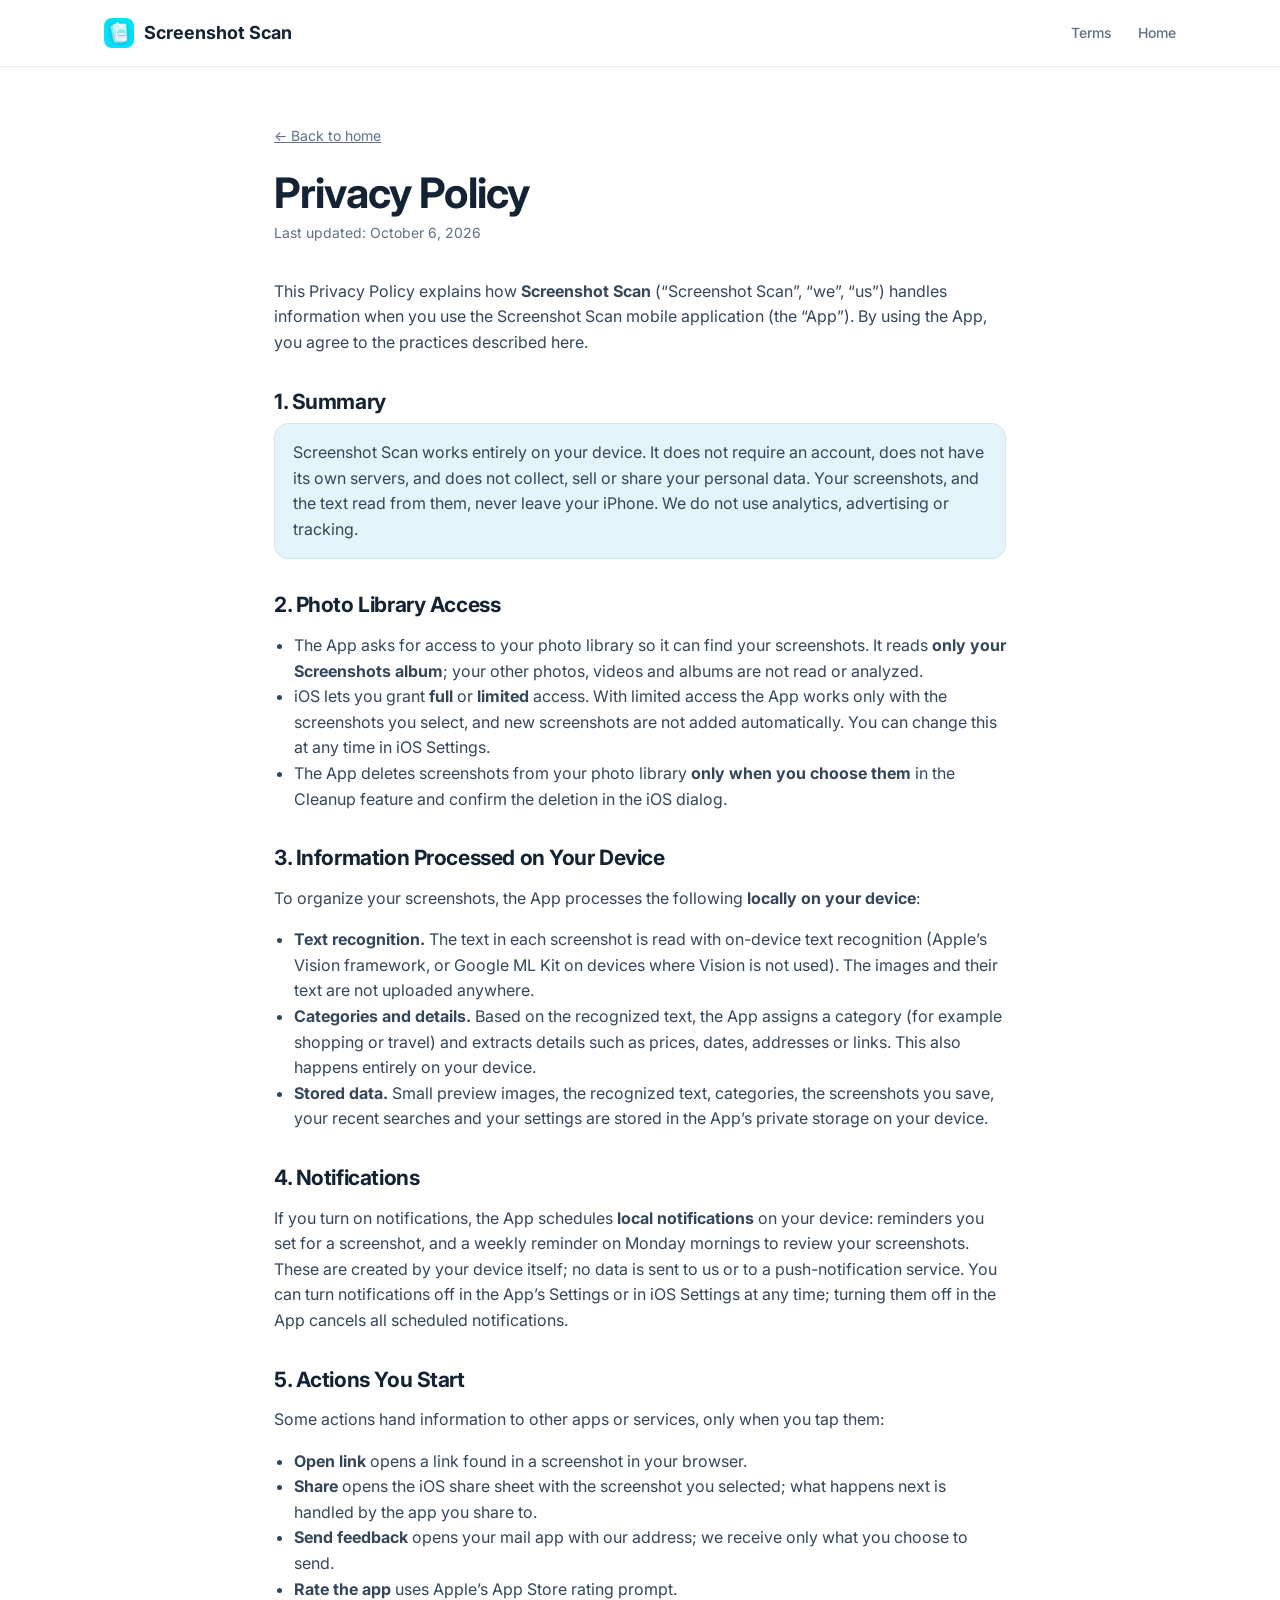
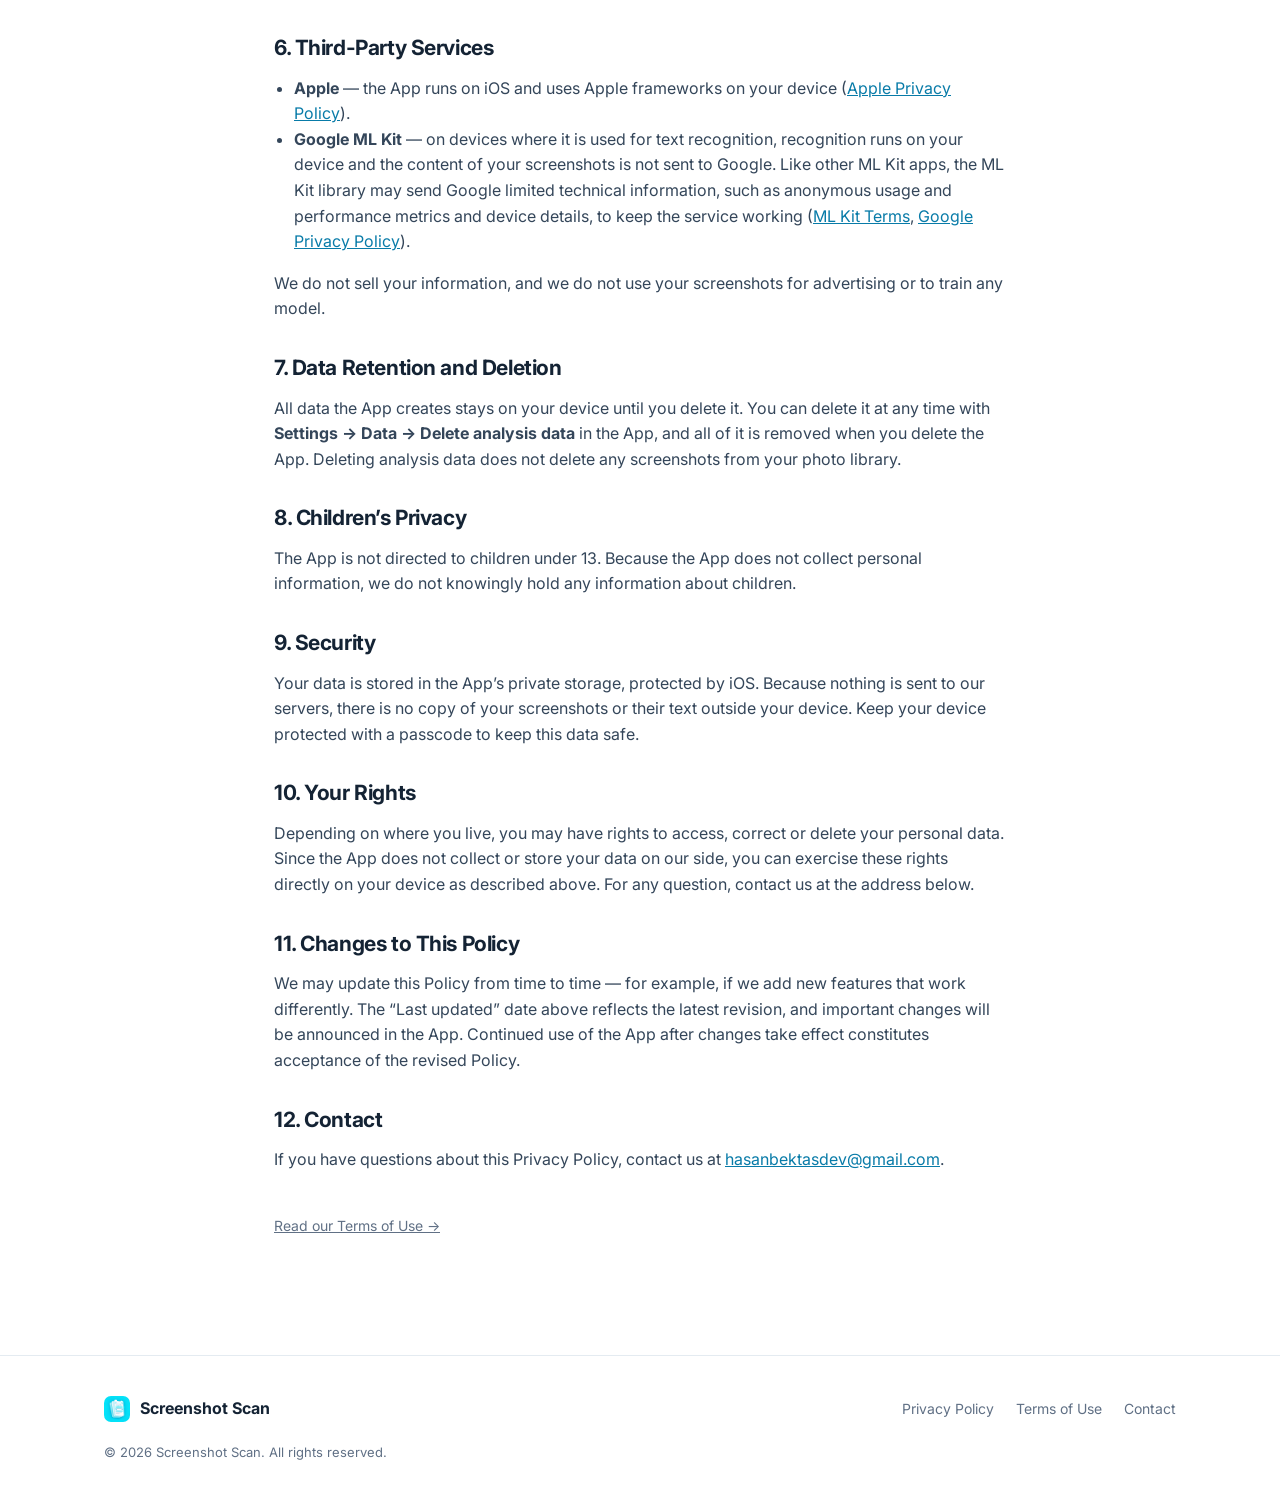
==== privacy/index.html @ 05580be2 "Initial commit" ====
<!DOCTYPE html>
<html lang="en">
<head>
  <meta charset="UTF-8" />
  <meta name="viewport" content="width=device-width, initial-scale=1.0" />
  <title>Privacy Policy — Screenshot Scan</title>
  <meta name="description" content="Privacy Policy for the Screenshot Scan app." />
  <link rel="icon" type="image/png" href="../img/favicon.png" />
  <link rel="preconnect" href="https://fonts.googleapis.com" />
  <link rel="preconnect" href="https://fonts.gstatic.com" crossorigin />
  <link href="https://fonts.googleapis.com/css2?family=Inter:wght@400;500;600;700&display=swap" rel="stylesheet" />
  <link rel="stylesheet" href="../style.css" />
</head>
<body>
  <nav class="nav">
    <div class="wrap">
      <a class="brand" href="../"><img src="../img/icon.png" alt="Screenshot Scan" /> Screenshot Scan</a>
      <div class="nav-links">
        <a href="../terms/">Terms</a>
        <a href="../">Home</a>
      </div>
    </div>
  </nav>

  <main class="legal">
    <a class="back" href="../">← Back to home</a>
    <h1>Privacy Policy</h1>
    <p class="updated">Last updated: October 6, 2026</p>

    <p>This Privacy Policy explains how <strong>Screenshot Scan</strong> (“Screenshot Scan”, “we”, “us”) handles information when you use the Screenshot Scan mobile application (the “App”). By using the App, you agree to the practices described here.</p>

    <h2>1. Summary</h2>
    <div class="box">
      <p style="margin:0">Screenshot Scan works entirely on your device. It does not require an account, does not have its own servers, and does not collect, sell or share your personal data. Your screenshots, and the text read from them, never leave your iPhone. We do not use analytics, advertising or tracking.</p>
    </div>

    <h2>2. Photo Library Access</h2>
    <ul>
      <li>The App asks for access to your photo library so it can find your screenshots. It reads <strong>only your Screenshots album</strong>; your other photos, videos and albums are not read or analyzed.</li>
      <li>iOS lets you grant <strong>full</strong> or <strong>limited</strong> access. With limited access the App works only with the screenshots you select, and new screenshots are not added automatically. You can change this at any time in iOS Settings.</li>
      <li>The App deletes screenshots from your photo library <strong>only when you choose them</strong> in the Cleanup feature and confirm the deletion in the iOS dialog.</li>
    </ul>

    <h2>3. Information Processed on Your Device</h2>
    <p>To organize your screenshots, the App processes the following <strong>locally on your device</strong>:</p>
    <ul>
      <li><strong>Text recognition.</strong> The text in each screenshot is read with on-device text recognition (Apple’s Vision framework, or Google ML Kit on devices where Vision is not used). The images and their text are not uploaded anywhere.</li>
      <li><strong>Categories and details.</strong> Based on the recognized text, the App assigns a category (for example shopping or travel) and extracts details such as prices, dates, addresses or links. This also happens entirely on your device.</li>
      <li><strong>Stored data.</strong> Small preview images, the recognized text, categories, the screenshots you save, your recent searches and your settings are stored in the App’s private storage on your device.</li>
    </ul>

    <h2>4. Notifications</h2>
    <p>If you turn on notifications, the App schedules <strong>local notifications</strong> on your device: reminders you set for a screenshot, and a weekly reminder on Monday mornings to review your screenshots. These are created by your device itself; no data is sent to us or to a push-notification service. You can turn notifications off in the App’s Settings or in iOS Settings at any time; turning them off in the App cancels all scheduled notifications.</p>

    <h2>5. Actions You Start</h2>
    <p>Some actions hand information to other apps or services, only when you tap them:</p>
    <ul>
      <li><strong>Open link</strong> opens a link found in a screenshot in your browser.</li>
      <li><strong>Share</strong> opens the iOS share sheet with the screenshot you selected; what happens next is handled by the app you share to.</li>
      <li><strong>Send feedback</strong> opens your mail app with our address; we receive only what you choose to send.</li>
      <li><strong>Rate the app</strong> uses Apple’s App Store rating prompt.</li>
    </ul>

    <h2>6. Third-Party Services</h2>
    <ul>
      <li><strong>Apple</strong> — the App runs on iOS and uses Apple frameworks on your device (<a href="https://www.apple.com/legal/privacy/" target="_blank" rel="noopener">Apple Privacy Policy</a>).</li>
      <li><strong>Google ML Kit</strong> — on devices where it is used for text recognition, recognition runs on your device and the content of your screenshots is not sent to Google. Like other ML Kit apps, the ML Kit library may send Google limited technical information, such as anonymous usage and performance metrics and device details, to keep the service working (<a href="https://developers.google.com/ml-kit/terms" target="_blank" rel="noopener">ML Kit Terms</a>, <a href="https://policies.google.com/privacy" target="_blank" rel="noopener">Google Privacy Policy</a>).</li>
    </ul>
    <p>We do not sell your information, and we do not use your screenshots for advertising or to train any model.</p>

    <h2>7. Data Retention and Deletion</h2>
    <p>All data the App creates stays on your device until you delete it. You can delete it at any time with <strong>Settings → Data → Delete analysis data</strong> in the App, and all of it is removed when you delete the App. Deleting analysis data does not delete any screenshots from your photo library.</p>

    <h2>8. Children’s Privacy</h2>
    <p>The App is not directed to children under 13. Because the App does not collect personal information, we do not knowingly hold any information about children.</p>

    <h2>9. Security</h2>
    <p>Your data is stored in the App’s private storage, protected by iOS. Because nothing is sent to our servers, there is no copy of your screenshots or their text outside your device. Keep your device protected with a passcode to keep this data safe.</p>

    <h2>10. Your Rights</h2>
    <p>Depending on where you live, you may have rights to access, correct or delete your personal data. Since the App does not collect or store your data on our side, you can exercise these rights directly on your device as described above. For any question, contact us at the address below.</p>

    <h2>11. Changes to This Policy</h2>
    <p>We may update this Policy from time to time — for example, if we add new features that work differently. The “Last updated” date above reflects the latest revision, and important changes will be announced in the App. Continued use of the App after changes take effect constitutes acceptance of the revised Policy.</p>

    <h2>12. Contact</h2>
    <p>If you have questions about this Privacy Policy, contact us at <a href="mailto:hasanbektasdev@gmail.com">hasanbektasdev@gmail.com</a>.</p>

    <p style="margin-top:40px"><a class="back" href="../terms/">Read our Terms of Use →</a></p>
  </main>

  <footer>
    <div class="wrap">
      <a class="brand" href="../"><img src="../img/icon.png" alt="" /> Screenshot Scan</a>
      <div class="foot-links">
        <a href="../privacy/">Privacy Policy</a>
        <a href="../terms/">Terms of Use</a>
        <a href="mailto:hasanbektasdev@gmail.com">Contact</a>
      </div>
      <div class="copy">© 2026 Screenshot Scan. All rights reserved.</div>
    </div>
  </footer>
</body>
</html>
---- style.css ----
/* Screenshot Scan — landing + legal pages. Clean, airy, app-blue accent, no gradients. */
:root {
  --bg: #ffffff;
  --soft-bg: #f5f8fb;      /* section background (matches the app canvas) */
  --ink: #142334;          /* deep navy ink */
  --muted: #607085;
  --blue: #159fd3;         /* app primary */
  --blue-deep: #087ba8;    /* app primary ink */
  --blue-soft: #e3f4fa;    /* chips / icon bg */
  --line: #e4ebf1;
  --radius: 20px;
  --shadow: 0 18px 50px rgba(8, 123, 168, 0.10);
  --maxw: 1120px;
}

* { box-sizing: border-box; }
html { scroll-behavior: smooth; }
body {
  margin: 0;
  font-family: "Inter", -apple-system, BlinkMacSystemFont, "Segoe UI", Roboto, sans-serif;
  color: var(--ink);
  background: var(--bg);
  line-height: 1.6;
  -webkit-font-smoothing: antialiased;
}
h1, h2, h3 { font-weight: 700; line-height: 1.12; letter-spacing: -0.02em; }
a { color: var(--blue-deep); text-decoration: none; }
img { max-width: 100%; display: block; }
.wrap { max-width: var(--maxw); margin: 0 auto; padding: 0 24px; }

/* ---- nav ---- */
.nav {
  position: sticky; top: 0; z-index: 50;
  background: rgba(255,255,255,0.85);
  backdrop-filter: saturate(160%) blur(12px);
  border-bottom: 1px solid var(--line);
}
.nav .wrap { display: flex; align-items: center; justify-content: space-between; height: 66px; }
.brand { display: flex; align-items: center; gap: 10px; font-weight: 700; color: var(--ink); font-size: 18px; }
.brand img { width: 30px; height: 30px; border-radius: 8px; }
.nav-links { display: flex; align-items: center; gap: 26px; }
.nav-links a { color: var(--muted); font-size: 14px; font-weight: 500; }
.nav-links a:hover { color: var(--ink); }
@media (max-width: 640px) { .nav-links .hide-sm { display: none; } }

/* ---- buttons ---- */
.btn {
  display: inline-flex; align-items: center; gap: 8px;
  background: var(--blue); color: #fff; font-weight: 600; font-size: 14px;
  padding: 11px 20px; border-radius: 40px; border: 0;
}
.btn .dot { width: 7px; height: 7px; border-radius: 50%; background: #a9def2; }

/* ---- hero ---- */
.hero { padding: 72px 0 40px; }
.hero .wrap { display: grid; grid-template-columns: 1fr 1fr; gap: 48px; align-items: center; }
.eyebrow {
  display: inline-flex; align-items: center; gap: 8px;
  background: var(--blue-soft); color: var(--blue-deep);
  font-size: 13px; font-weight: 600; padding: 6px 14px; border-radius: 40px; margin-bottom: 20px;
}
.hero h1 { font-size: clamp(38px, 6vw, 58px); margin: 0 0 18px; }
.hero h1 .accent { color: var(--blue); }
.hero p.lead { font-size: 18px; color: var(--muted); margin: 0 0 28px; max-width: 30em; }
.hero-actions { display: flex; align-items: center; gap: 16px; flex-wrap: wrap; }
.hero-note { font-size: 13px; color: var(--muted); }
.hero-visual img { width: 100%; max-width: 520px; margin: 0 auto; }
@media (max-width: 860px) {
  .hero .wrap { grid-template-columns: 1fr; text-align: center; }
  .hero p.lead { margin-left: auto; margin-right: auto; }
  .hero-actions { justify-content: center; }
}

/* ---- sections ---- */
section { padding: 66px 0; }
.section-soft { background: var(--soft-bg); }
.section-head { text-align: center; max-width: 620px; margin: 0 auto 44px; }
.section-head h2 { font-size: clamp(28px, 4vw, 38px); margin: 0 0 12px; }
.section-head p { color: var(--muted); font-size: 17px; margin: 0; }

.features { display: grid; grid-template-columns: repeat(3, 1fr); gap: 20px; }
@media (max-width: 860px) { .features { grid-template-columns: repeat(2, 1fr); } }
@media (max-width: 520px) { .features { grid-template-columns: 1fr; } }
.card { background: #fff; border: 1px solid var(--line); border-radius: var(--radius); padding: 26px 24px; }
.card .ico {
  width: 46px; height: 46px; border-radius: 13px; background: var(--blue-soft);
  display: flex; align-items: center; justify-content: center; font-size: 22px; margin-bottom: 16px;
}
.card h3 { font-size: 19px; margin: 0 0 8px; }
.card p { margin: 0; color: var(--muted); font-size: 15px; }

.privacy-band { background: var(--blue); color: #fff; text-align: center; border-radius: 28px; padding: 52px 28px; }
.privacy-band h2 { color: #fff; font-size: clamp(26px, 4vw, 38px); margin: 0 0 12px; }
.privacy-band p { color: #dff3fb; margin: 0 auto; font-size: 17px; max-width: 34em; }
.privacy-band a { color: #fff; text-decoration: underline; }

/* footer */
footer { border-top: 1px solid var(--line); padding: 40px 0; background: var(--bg); }
footer .wrap { display: flex; align-items: center; justify-content: space-between; gap: 20px; flex-wrap: wrap; }
footer .brand { font-size: 16px; }
footer .brand img { width: 26px; height: 26px; border-radius: 7px; }
footer .foot-links { display: flex; gap: 22px; flex-wrap: wrap; }
footer .foot-links a { color: var(--muted); font-size: 14px; }
footer .foot-links a:hover { color: var(--ink); }
footer .copy { color: var(--muted); font-size: 13px; width: 100%; }

/* ---- legal pages ---- */
.legal { max-width: 780px; margin: 0 auto; padding: 56px 24px 80px; }
.legal .back { font-size: 14px; color: var(--muted); display: inline-block; margin-bottom: 22px; }
.legal h1 { font-size: clamp(30px, 5vw, 42px); margin: 0 0 6px; }
.legal .updated { color: var(--muted); font-size: 14px; margin: 0 0 34px; }
.legal h2 { font-size: 21px; margin: 34px 0 10px; }
.legal p, .legal li { color: #34465a; font-size: 16px; }
.legal ul { padding-left: 20px; }
.legal a { color: var(--blue-deep); text-decoration: underline; }
.legal .box { background: var(--blue-soft); border: 1px solid #cfe9f4; border-radius: 14px; padding: 16px 18px; }
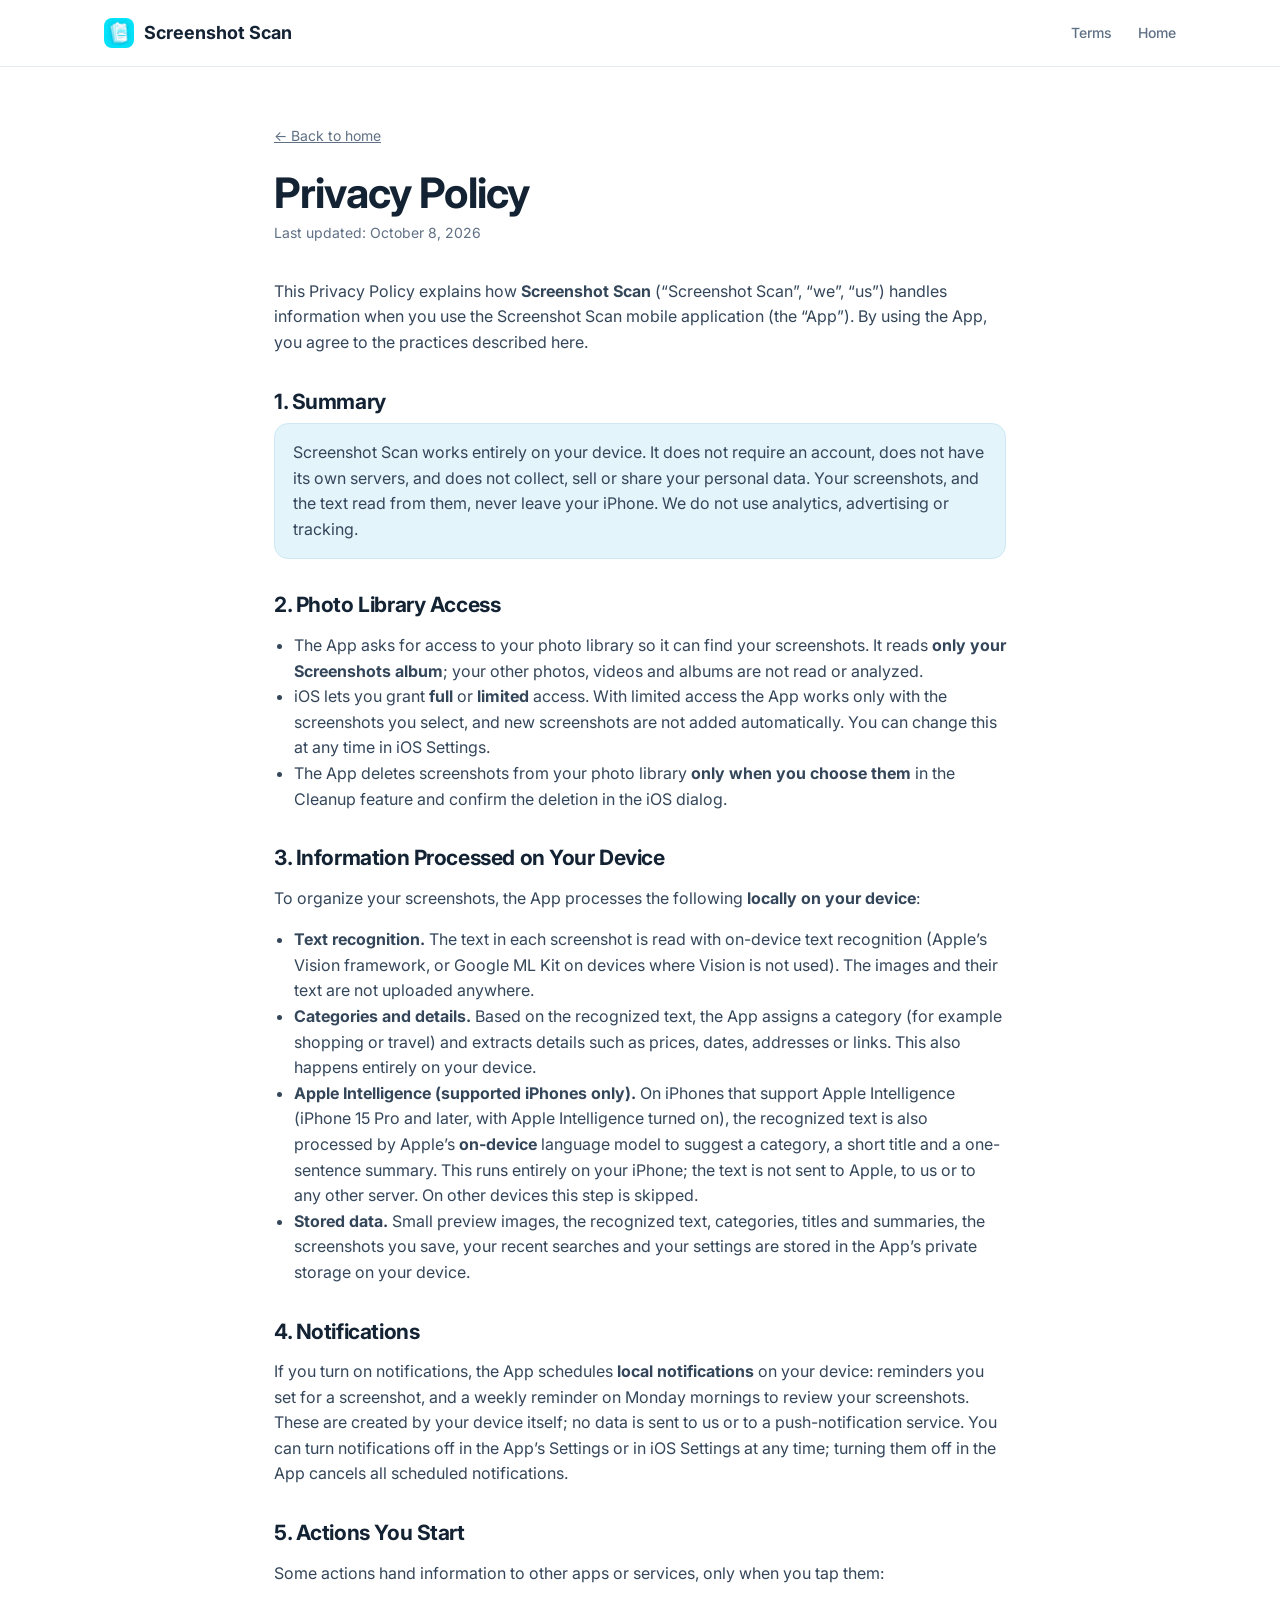
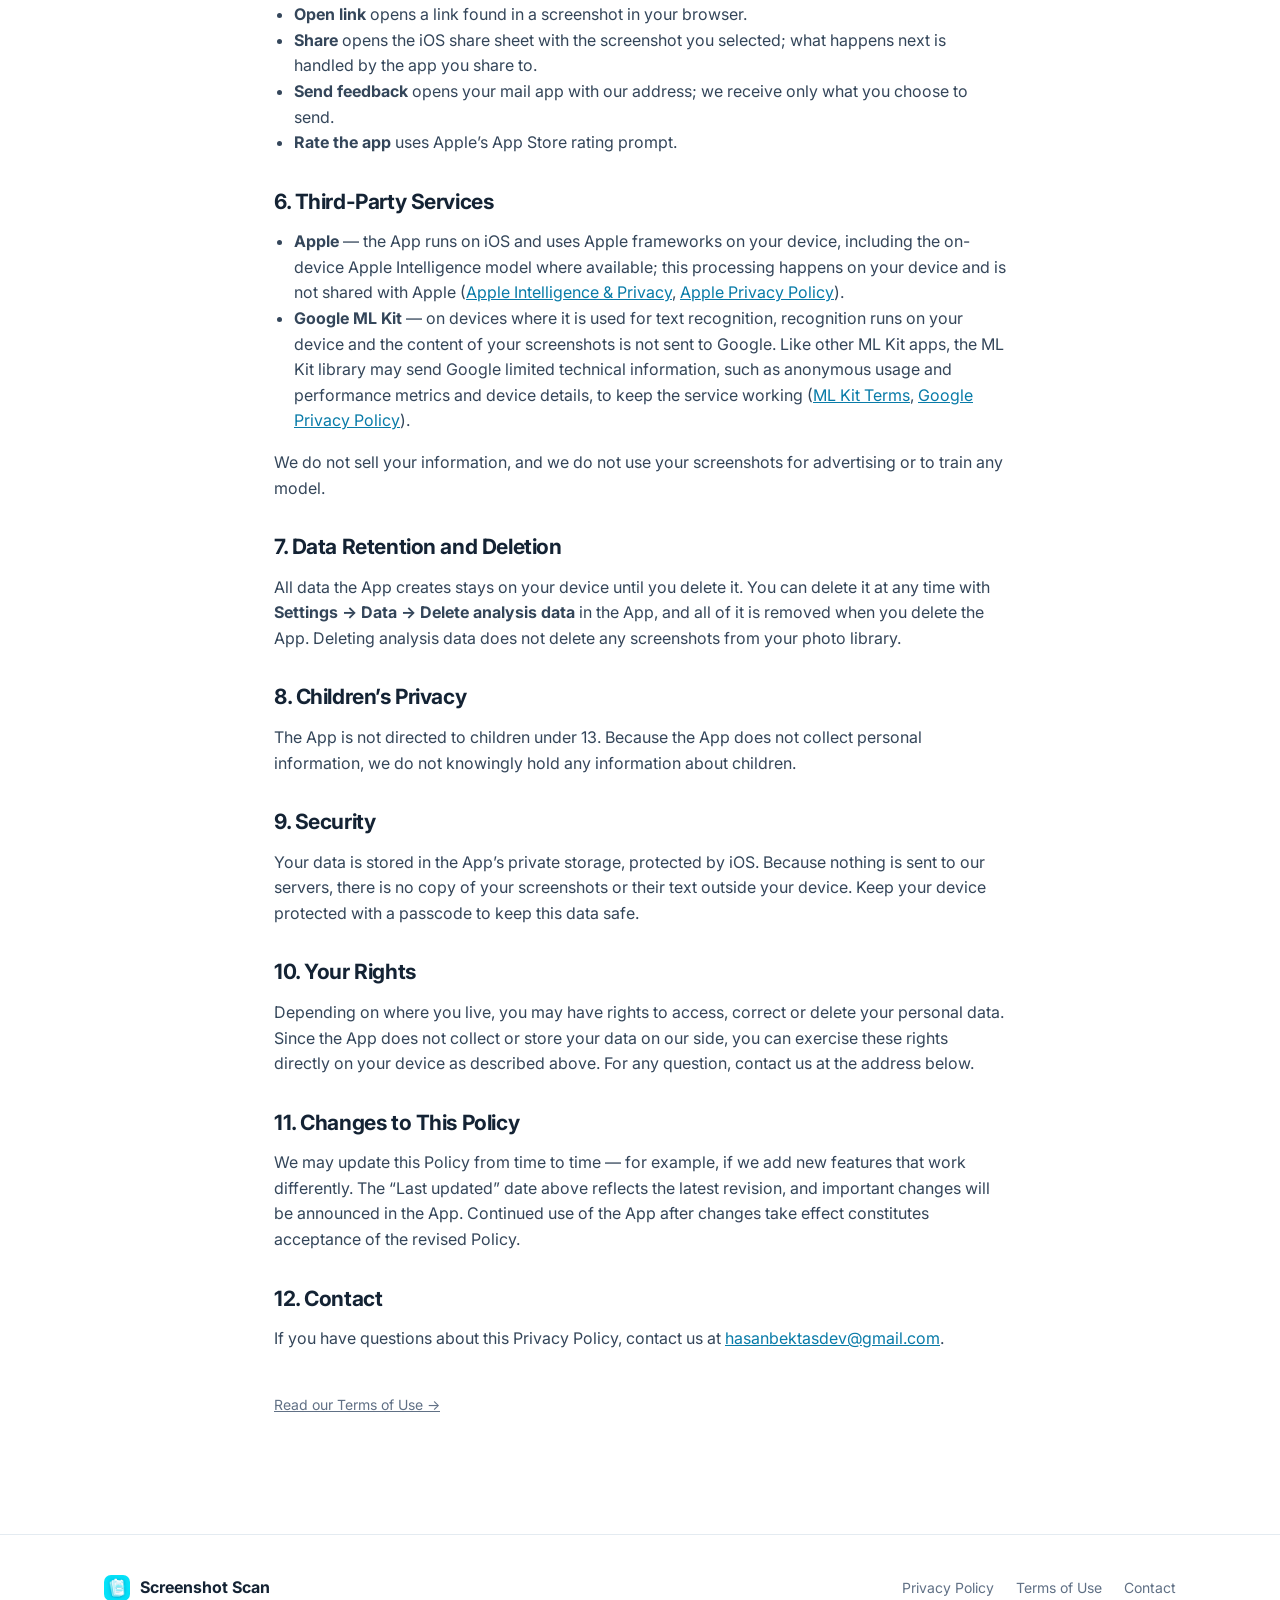
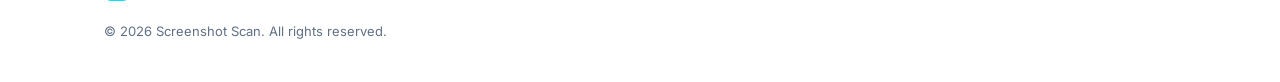
==== commit 1b8bb6af: "fix" ====
--- a/privacy/index.html
+++ b/privacy/index.html
@@ -25,7 +25,7 @@
   <main class="legal">
     <a class="back" href="../">← Back to home</a>
     <h1>Privacy Policy</h1>
-    <p class="updated">Last updated: October 6, 2026</p>
+    <p class="updated">Last updated: October 8, 2026</p>
 
     <p>This Privacy Policy explains how <strong>Screenshot Scan</strong> (“Screenshot Scan”, “we”, “us”) handles information when you use the Screenshot Scan mobile application (the “App”). By using the App, you agree to the practices described here.</p>
 
@@ -46,7 +46,8 @@
     <ul>
       <li><strong>Text recognition.</strong> The text in each screenshot is read with on-device text recognition (Apple’s Vision framework, or Google ML Kit on devices where Vision is not used). The images and their text are not uploaded anywhere.</li>
       <li><strong>Categories and details.</strong> Based on the recognized text, the App assigns a category (for example shopping or travel) and extracts details such as prices, dates, addresses or links. This also happens entirely on your device.</li>
-      <li><strong>Stored data.</strong> Small preview images, the recognized text, categories, the screenshots you save, your recent searches and your settings are stored in the App’s private storage on your device.</li>
+      <li><strong>Apple Intelligence (supported iPhones only).</strong> On iPhones that support Apple Intelligence (iPhone 15 Pro and later, with Apple Intelligence turned on), the recognized text is also processed by Apple’s <strong>on-device</strong> language model to suggest a category, a short title and a one-sentence summary. This runs entirely on your iPhone; the text is not sent to Apple, to us or to any other server. On other devices this step is skipped.</li>
+      <li><strong>Stored data.</strong> Small preview images, the recognized text, categories, titles and summaries, the screenshots you save, your recent searches and your settings are stored in the App’s private storage on your device.</li>
     </ul>
 
     <h2>4. Notifications</h2>
@@ -63,7 +64,7 @@
 
     <h2>6. Third-Party Services</h2>
     <ul>
-      <li><strong>Apple</strong> — the App runs on iOS and uses Apple frameworks on your device (<a href="https://www.apple.com/legal/privacy/" target="_blank" rel="noopener">Apple Privacy Policy</a>).</li>
+      <li><strong>Apple</strong> — the App runs on iOS and uses Apple frameworks on your device, including the on-device Apple Intelligence model where available; this processing happens on your device and is not shared with Apple (<a href="https://www.apple.com/legal/privacy/data/en/intelligence-engine/" target="_blank" rel="noopener">Apple Intelligence &amp; Privacy</a>, <a href="https://www.apple.com/legal/privacy/" target="_blank" rel="noopener">Apple Privacy Policy</a>).</li>
       <li><strong>Google ML Kit</strong> — on devices where it is used for text recognition, recognition runs on your device and the content of your screenshots is not sent to Google. Like other ML Kit apps, the ML Kit library may send Google limited technical information, such as anonymous usage and performance metrics and device details, to keep the service working (<a href="https://developers.google.com/ml-kit/terms" target="_blank" rel="noopener">ML Kit Terms</a>, <a href="https://policies.google.com/privacy" target="_blank" rel="noopener">Google Privacy Policy</a>).</li>
     </ul>
     <p>We do not sell your information, and we do not use your screenshots for advertising or to train any model.</p>
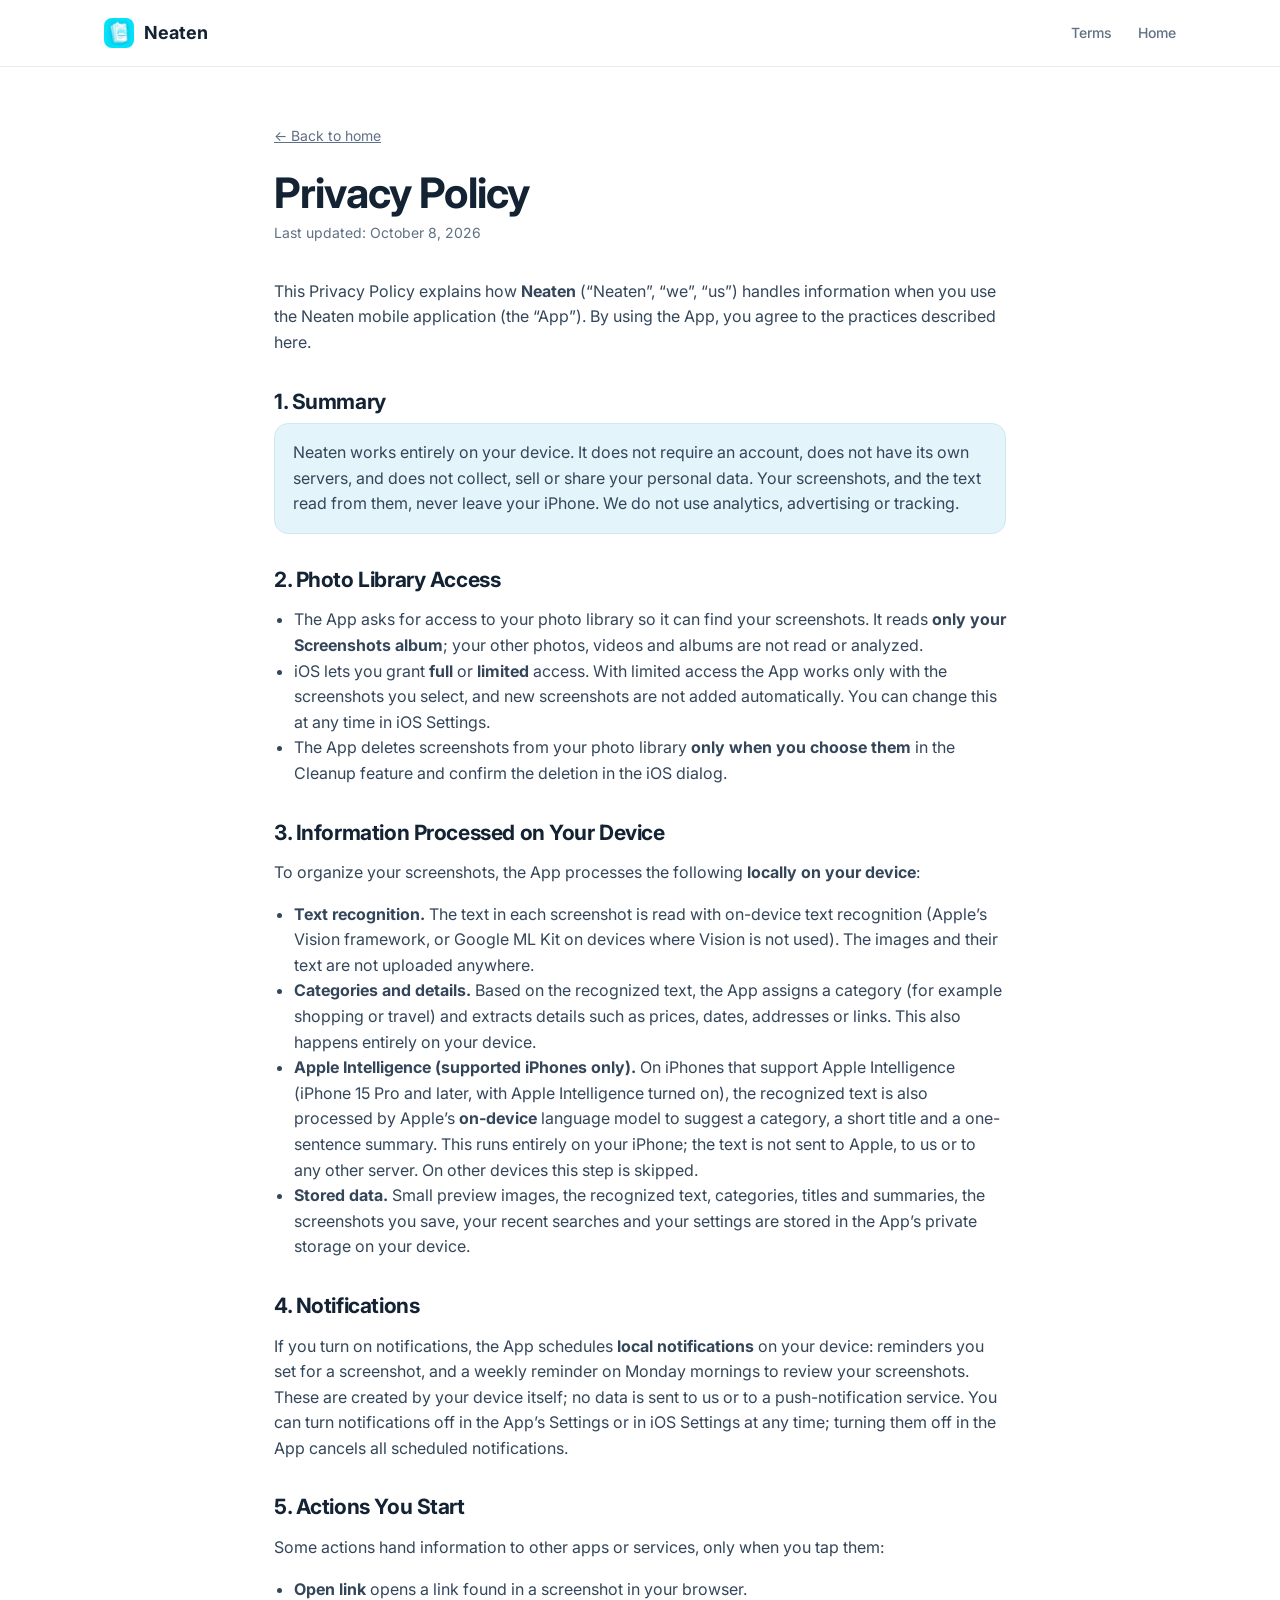
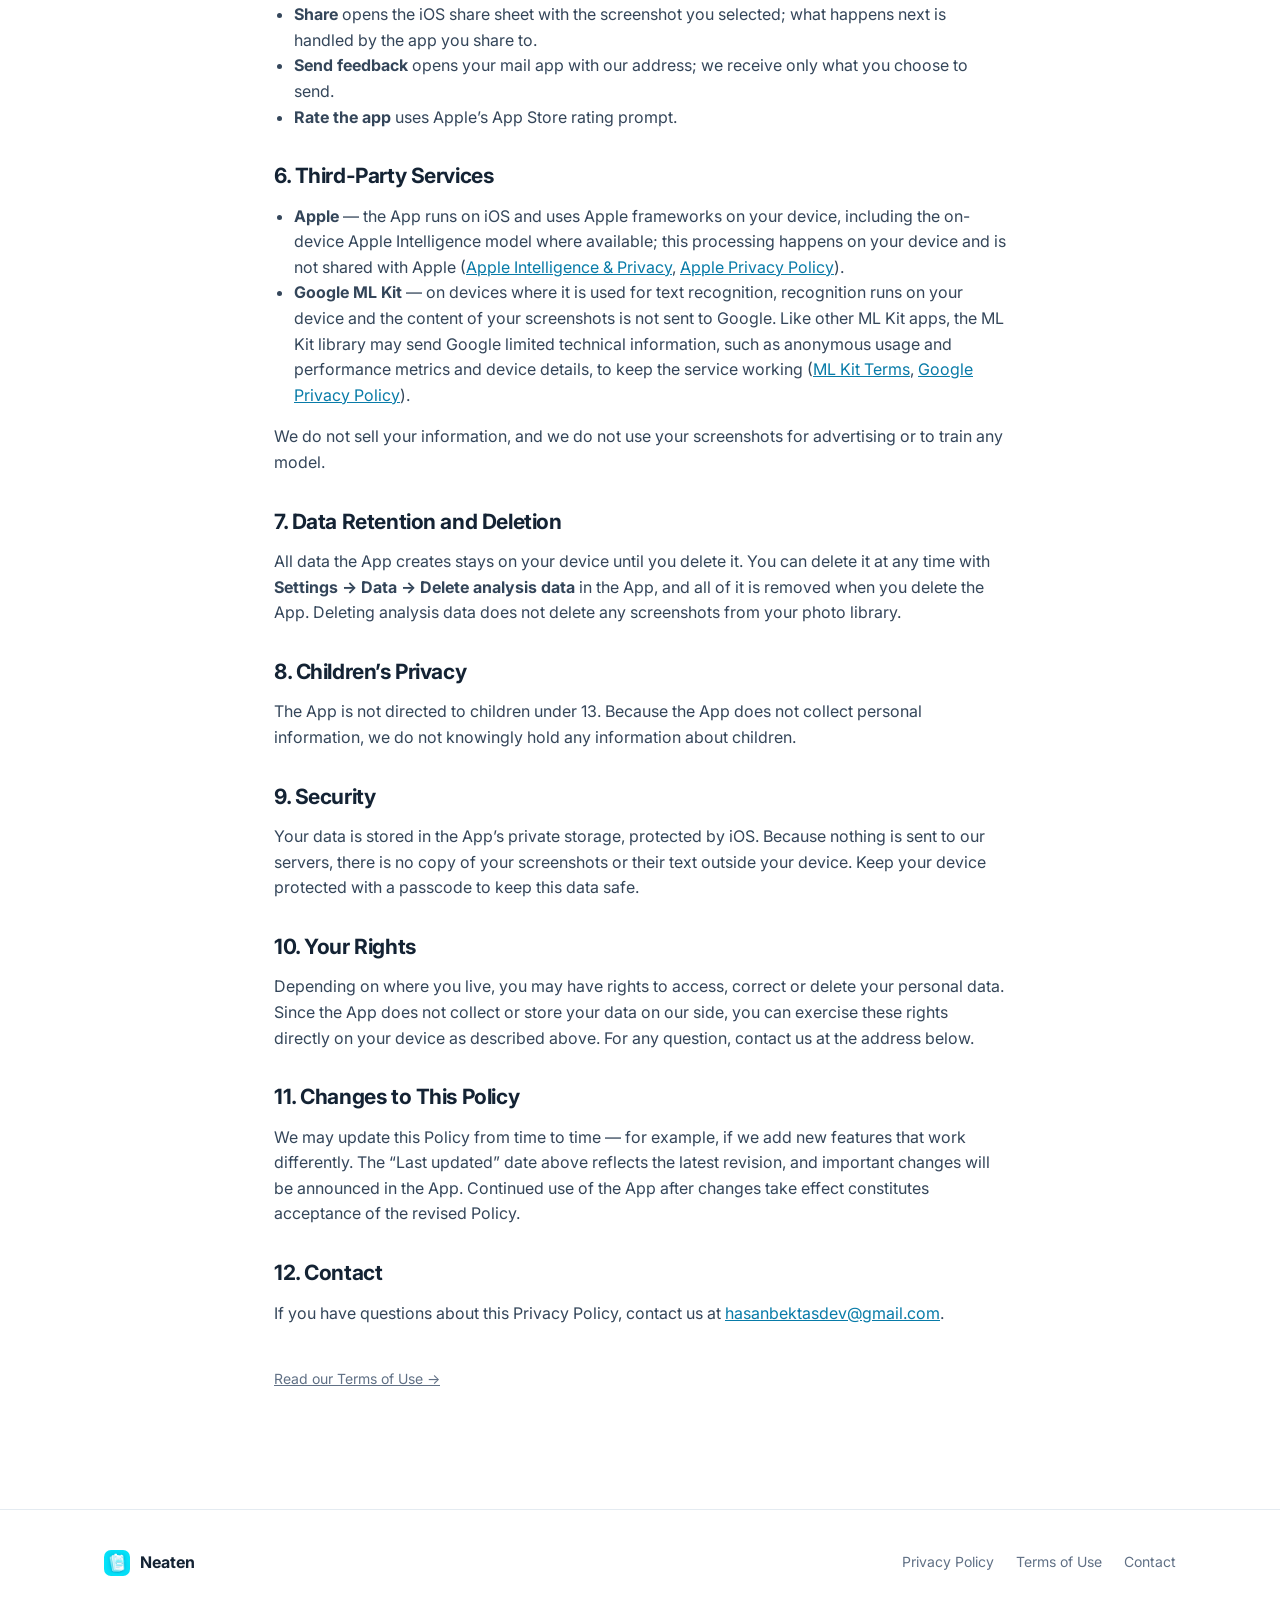
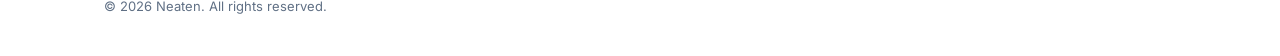
==== commit a972ee56: "fix" ====
--- a/privacy/index.html
+++ b/privacy/index.html
@@ -3,8 +3,8 @@
 <head>
   <meta charset="UTF-8" />
   <meta name="viewport" content="width=device-width, initial-scale=1.0" />
-  <title>Privacy Policy — Screenshot Scan</title>
-  <meta name="description" content="Privacy Policy for the Screenshot Scan app." />
+  <title>Privacy Policy — Neaten</title>
+  <meta name="description" content="Privacy Policy for the Neaten app." />
   <link rel="icon" type="image/png" href="../img/favicon.png" />
   <link rel="preconnect" href="https://fonts.googleapis.com" />
   <link rel="preconnect" href="https://fonts.gstatic.com" crossorigin />
@@ -14,7 +14,7 @@
 <body>
   <nav class="nav">
     <div class="wrap">
-      <a class="brand" href="../"><img src="../img/icon.png" alt="Screenshot Scan" /> Screenshot Scan</a>
+      <a class="brand" href="../"><img src="../img/icon.png" alt="Neaten" /> Neaten</a>
       <div class="nav-links">
         <a href="../terms/">Terms</a>
         <a href="../">Home</a>
@@ -27,11 +27,11 @@
     <h1>Privacy Policy</h1>
     <p class="updated">Last updated: October 8, 2026</p>
 
-    <p>This Privacy Policy explains how <strong>Screenshot Scan</strong> (“Screenshot Scan”, “we”, “us”) handles information when you use the Screenshot Scan mobile application (the “App”). By using the App, you agree to the practices described here.</p>
+    <p>This Privacy Policy explains how <strong>Neaten</strong> (“Neaten”, “we”, “us”) handles information when you use the Neaten mobile application (the “App”). By using the App, you agree to the practices described here.</p>
 
     <h2>1. Summary</h2>
     <div class="box">
-      <p style="margin:0">Screenshot Scan works entirely on your device. It does not require an account, does not have its own servers, and does not collect, sell or share your personal data. Your screenshots, and the text read from them, never leave your iPhone. We do not use analytics, advertising or tracking.</p>
+      <p style="margin:0">Neaten works entirely on your device. It does not require an account, does not have its own servers, and does not collect, sell or share your personal data. Your screenshots, and the text read from them, never leave your iPhone. We do not use analytics, advertising or tracking.</p>
     </div>
 
     <h2>2. Photo Library Access</h2>
@@ -92,13 +92,13 @@
 
   <footer>
     <div class="wrap">
-      <a class="brand" href="../"><img src="../img/icon.png" alt="" /> Screenshot Scan</a>
+      <a class="brand" href="../"><img src="../img/icon.png" alt="" /> Neaten</a>
       <div class="foot-links">
         <a href="../privacy/">Privacy Policy</a>
         <a href="../terms/">Terms of Use</a>
         <a href="mailto:hasanbektasdev@gmail.com">Contact</a>
       </div>
-      <div class="copy">© 2026 Screenshot Scan. All rights reserved.</div>
+      <div class="copy">© 2026 Neaten. All rights reserved.</div>
     </div>
   </footer>
 </body>
--- a/style.css
+++ b/style.css
@@ -1,4 +1,4 @@
-/* Screenshot Scan — landing + legal pages. Clean, airy, app-blue accent, no gradients. */
+/* Neaten — landing + legal pages. Clean, airy, app-blue accent, no gradients. */
 :root {
   --bg: #ffffff;
   --soft-bg: #f5f8fb;      /* section background (matches the app canvas) */
